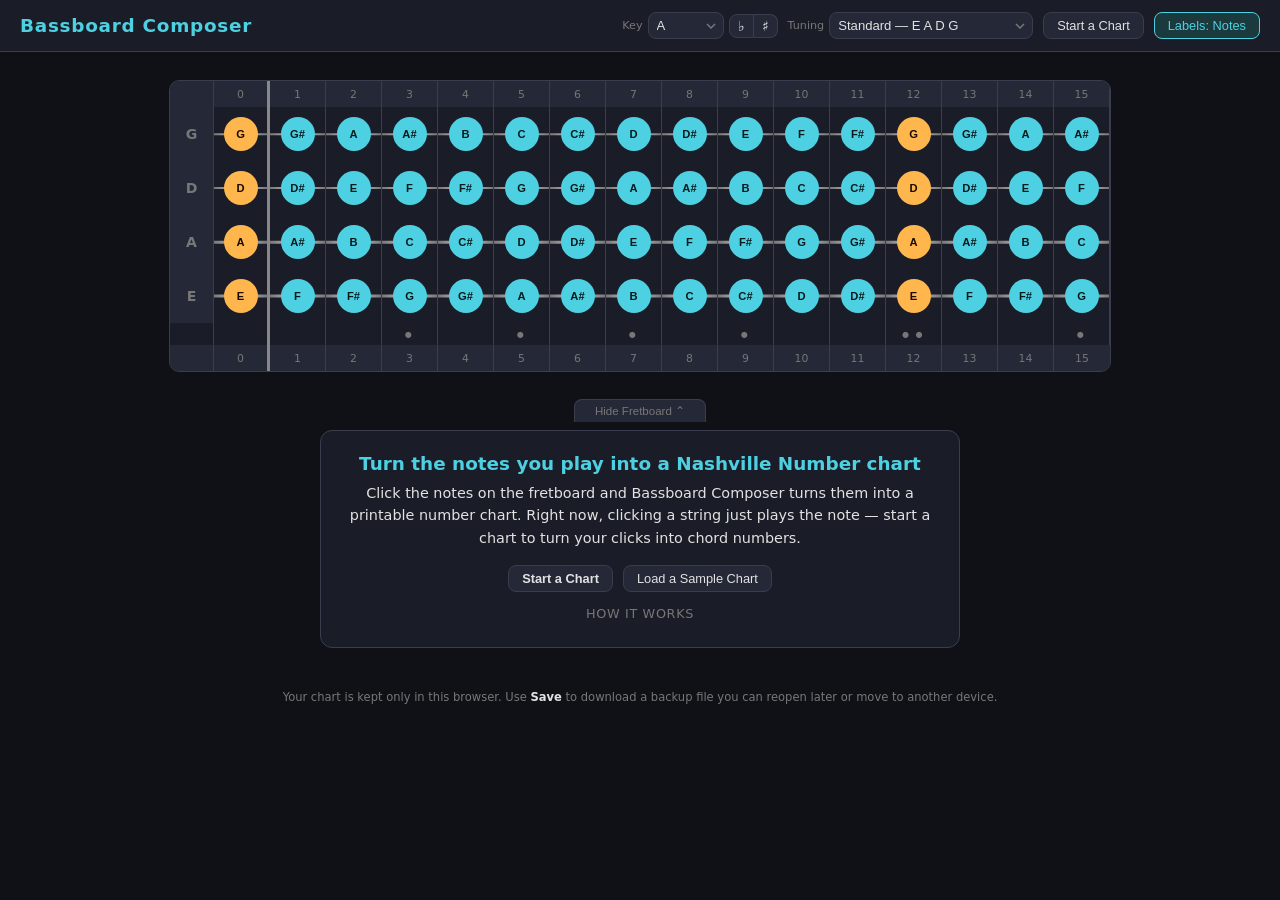
==== index.html @ 718c25bc "M6.7: independent, live-toggleable metronome Replaces the confusing Track/Metronome mode toggle with" ====
<!DOCTYPE html>
<html lang="en">
<head>
  <meta charset="UTF-8">
  <meta name="viewport" content="width=device-width, initial-scale=1.0">
  <title>Bassboard Composer</title>
  <link rel="stylesheet" href="styles.css">
</head>
<body class="label-notes">

<header>
  <div class="app-title">Bassboard Composer</div>
  <div class="header-controls">
    <div class="ctrl-group">
      <label class="ctrl-label" for="key-select">Key</label>
      <select class="ctrl-select" id="key-select">
        <option value="0">C</option>
        <option value="1">C# / D♭</option>
        <option value="2">D</option>
        <option value="3">E♭</option>
        <option value="4">E</option>
        <option value="5">F</option>
        <option value="6">F# / G♭</option>
        <option value="7">G</option>
        <option value="8">A♭</option>
        <option value="9" selected>A</option>
        <option value="10">B♭</option>
        <option value="11">B</option>
      </select>
      <div class="transpose-control" role="group" aria-label="Transpose key">
        <button class="btn xpose-btn" id="key-down-btn" title="Transpose down a half step" aria-label="Transpose down a half step">♭</button>
        <button class="btn xpose-btn" id="key-up-btn" title="Transpose up a half step" aria-label="Transpose up a half step">♯</button>
      </div>
    </div>
    <div class="ctrl-group">
      <label class="ctrl-label" for="tuning-select">Tuning</label>
      <select class="ctrl-select" id="tuning-select">
        <option value="standard">Standard — E A D G</option>
        <option value="dropD">Drop D — D A D G</option>
        <option value="halfDown">½ Step Down — E♭ A♭ D♭ G♭</option>
      </select>
    </div>
    <button class="btn" id="transcribe-btn">Start a Chart</button>
    <button class="btn active" id="label-btn">Labels: Notes</button>
  </div>
</header>

<main>
  <div class="fretboard" id="fretboard" role="group" aria-label="Bass guitar fretboard"></div>
</main>

<div class="board-toggle">
  <button class="board-toggle-btn" id="board-toggle-btn" aria-label="Collapse or expand the fretboard">Hide Fretboard ⌃</button>
</div>

<section class="intro-panel" id="intro-panel">
  <h2 class="intro-title">Turn the notes you play into a Nashville Number chart</h2>
  <p class="intro-sub">
    Click the notes on the fretboard and Bassboard Composer turns them into a printable
    number chart. Right now, clicking a string just plays the note — start a chart to turn
    your clicks into chord numbers.
  </p>
  <div class="intro-actions">
    <button class="btn intro-primary" id="intro-start-btn">Start a Chart</button>
    <button class="btn" id="intro-sample-btn">Load a Sample Chart</button>
  </div>
  <details class="intro-how">
    <summary>How it works</summary>
    <ol>
      <li>Set your <strong>key</strong>, <strong>meter</strong>, and <strong>tuning</strong> at the top.</li>
      <li>Click <strong>Start a Chart</strong>, then click fretboard notes — each one becomes a number.</li>
      <li>Drag on the beat grid to set how long a chord lasts; add quality (minor, 7th…), a slash note, or a measure note.</li>
      <li>Use the <strong>＋</strong> on a section (or <strong>＋ Add section</strong> at the bottom) to add sections like Verse and Chorus; click a section name to rename it.</li>
      <li>The <strong>File</strong> menu holds Save, Load, Copy, View Chart, and Clear. <strong>Save</strong> downloads a backup file; <strong>View Chart</strong> opens a printable page.</li>
    </ol>
  </details>
</section>

<section class="transcribe-panel hidden" id="transcribe-panel">
  <div class="panel-toolbar">
    <div class="toolbar-left">
      <div class="menu" id="file-menu">
        <button class="btn menu-btn" id="file-menu-btn" aria-haspopup="true" aria-expanded="false">File ▾</button>
        <div class="menu-list" id="file-menu-list" hidden role="menu">
          <button class="menu-item" id="save-btn" role="menuitem">&#8681; Save…</button>
          <button class="menu-item" id="load-btn" role="menuitem">&#8679; Load…</button>
          <button class="menu-item" id="copy-btn" role="menuitem">Copy Chart</button>
          <button class="menu-item" id="view-btn" role="menuitem">View Chart</button>
          <div class="menu-sep"></div>
          <button class="menu-item danger" id="clear-btn" role="menuitem">Clear chart</button>
        </div>
      </div>
      <button class="btn icon-btn" id="undo-btn" title="Undo (⌘Z)" aria-label="Undo">&#8630;</button>
      <button class="btn icon-btn" id="redo-btn" title="Redo (⌘⇧Z)" aria-label="Redo">&#8631;</button>
      <button class="btn icon-btn" id="repeat-bar-btn" title="Insert a repeat-measure symbol (%) — repeats the previous bar" aria-label="Insert repeat-measure symbol">%</button>
      <input type="file" id="load-input" accept=".json" style="display:none">
    </div>

    <div class="transport-group">
      <button class="btn" id="play-btn">&#9654; Play</button>
      <button class="btn" id="metro-btn" title="Toggle the metronome click (works on its own or during playback)">&#9834; Metronome</button>
      <div class="ctrl-group">
        <label class="ctrl-label" for="time-select">Time</label>
        <select class="ctrl-select" id="time-select">
          <option value="44">4/4</option>
          <option value="34">3/4</option>
          <option value="24">2/4</option>
          <option value="68">6/8</option>
        </select>
      </div>
      <div class="ctrl-group">
        <label class="ctrl-label" for="bpm-input">BPM</label>
        <input class="bpm-input" id="bpm-input" type="number" min="40" max="300" value="120">
      </div>
      <div class="ctrl-group">
        <label class="ctrl-label" for="speed-range">Speed</label>
        <input type="range" id="speed-range" min="25" max="150" value="100" step="5" class="speed-range">
        <span id="speed-label" class="speed-label">100%</span>
      </div>
    </div>

    <div class="toolbar-right">
      <input class="meta-input meta-narrow" id="song-title" type="text" placeholder="Song title…">
      <input class="meta-input meta-narrow" id="song-writer" type="text" placeholder="Writer (optional)">
    </div>
  </div>

  <div class="chart-display" id="chart-display">
    <div class="chart-empty">Click notes on the fretboard to start building your chart.</div>
  </div>

  <div class="entry-editor hidden" id="entry-editor">
    <div class="editor-symbol" id="editor-symbol"></div>
    <span class="edit-hint" id="edit-hint" style="display:none">← click fretboard to change</span>

    <div class="beat-grid-group">
      <span class="editor-label">Duration — click or drag to set</span>
      <div class="beat-grid" id="beat-grid"></div>
      <span class="beat-value-label" id="beat-value-label"></span>
    </div>

    <div class="editor-group">
      <span class="editor-label">Quality</span>
      <div class="btn-row" id="qual-btns"></div>
    </div>

    <div class="slash-group">
      <span class="editor-label">/ </span>
      <input class="slash-input" id="slash-input" type="text" maxlength="3" placeholder="—"
             title="Slash bass note (e.g. 3, 5, b7)">
    </div>

    <div class="editor-group">
      <span class="editor-label">Measure note</span>
      <input class="measure-note-input" id="measure-note-input" type="text" placeholder="Drums only, Build…" maxlength="60">
    </div>

    <button class="btn" id="insert-after-btn" title="Insert a copy of this chord right after it">+ After</button>
    <button class="btn danger" id="delete-entry-btn">Delete</button>
    <button class="btn save-changes" id="save-changes-btn" style="display:none">Save Changes</button>
  </div>
</section>

<div class="status-toast" id="status-toast" role="status" aria-live="polite"></div>

<footer class="app-footer">
  Your chart is kept only in this browser. Use <strong>Save</strong> to download a backup file you can reopen later or move to another device.
</footer>

<script src="app.js"></script>
</body>
</html>
---- styles.css ----
@charset "utf-8";

    .btn:disabled,
    .btn:disabled:hover {
      opacity: 0.38;
      cursor: default;
      background: var(--surface2);
      border-color: var(--fret-line);
      color: var(--text);
    }

    .sec-move-btn {
      padding: 1px 7px;
      font-size: 0.8rem;
      line-height: 1.3;
      margin-left: 3px;
    }

    /* Selection: make the entry being edited unmistakable */
    .entry-token.selected {
      box-shadow: 0 0 0 2px rgba(77, 208, 225, 0.45);
    }

    .app-footer {
      font-size: 0.72rem;
      color: var(--text-dim);
      text-align: center;
      padding: 14px 20px 24px;
    }
    .app-footer strong { color: var(--text); font-weight: 600; }

    /* ── Section header: name left, equal-size controls right, bordered ── */
    .section-header {
      display: flex;
      align-items: center;
      justify-content: space-between;
      gap: 8px;
      border: 1px solid var(--fret-line);
      border-radius: 8px;
      padding: 4px 6px 4px 10px;
      margin-bottom: 8px;
    }
    .section-header .section-name-input { flex: 1; min-width: 0; }
    .section-controls { display: flex; gap: 4px; flex-shrink: 0; }
    .sec-btn {
      width: 30px; height: 30px; padding: 0; flex-shrink: 0;
      display: inline-flex; align-items: center; justify-content: center;
      font-size: 0.9rem; line-height: 1;
      background: var(--surface2); color: var(--text);
      border: 1px solid var(--fret-line); border-radius: 6px; cursor: pointer;
      transition: background 0.12s, border-color 0.12s, color 0.12s;
    }
    .sec-btn:hover { background: #2d3148; border-color: var(--accent); }
    .sec-btn.active { background: #1b3a3e; border-color: var(--accent); color: var(--accent); }
    .sec-btn:disabled { opacity: 0.35; cursor: default; background: var(--surface2); border-color: var(--fret-line); }
    .sec-btn.sec-del:hover { background: #3a1515; border-color: #ff7070; color: #ff7070; }

    /* Center the chart at the fretboard width; the toolbar spans full width */
    .chart-display { max-width: var(--board-w, 100%); margin-left: auto; margin-right: auto; }

    /* ── Collapsible fretboard ────────────────────────── */
    .board-toggle { text-align: center; padding: 0; margin-top: -1px; }
    .board-toggle-btn {
      background: var(--surface2); color: var(--text-dim);
      border: 1px solid var(--fret-line); border-bottom: none;
      border-radius: 8px 8px 0 0;
      padding: 4px 20px; font-size: 0.72rem; cursor: pointer;
    }
    .board-toggle-btn:hover { color: var(--text); border-color: var(--accent); }
    body.board-collapsed main { display: none; }

    /* ── Full-width toolbar: File/edit left · transport center · title/writer right ── */
    .panel-toolbar {
      display: flex; align-items: center; justify-content: space-between;
      gap: 12px 16px; flex-wrap: wrap; margin-bottom: 14px;
    }
    .toolbar-left { display: flex; align-items: center; gap: 6px; flex: 0 0 auto; }
    .toolbar-right { display: flex; align-items: center; gap: 8px; flex: 0 0 auto; }
    .meta-narrow { width: 190px; flex: 0 1 190px; }
    .icon-btn { min-width: 34px; text-align: center; font-size: 0.95rem; padding: 5px 10px; }

    /* File dropdown */
    .menu { position: relative; }
    .menu-list {
      position: absolute; left: 0; top: calc(100% + 4px); z-index: 40;
      background: var(--surface2); border: 1px solid var(--fret-line); border-radius: 8px;
      box-shadow: 0 6px 20px rgba(0,0,0,0.45); padding: 5px; min-width: 175px;
      display: flex; flex-direction: column; gap: 2px;
    }
    .menu-list[hidden] { display: none; }
    .menu-item {
      background: transparent; border: none; color: var(--text); text-align: left;
      padding: 8px 12px; border-radius: 6px; font-size: 0.85rem; cursor: pointer;
    }
    .menu-item:hover { background: #2d3148; }
    .menu-item.danger { color: #ff7070; }
    .menu-item.danger:hover { background: #3a1515; }
    .menu-sep { height: 1px; background: var(--fret-line); margin: 4px 2px; }

    /* Transport group (Time / Play / Metro / BPM / Speed) — sits in the middle of the toolbar */
    .transport-group {
      display: flex; align-items: center; gap: 12px; flex-wrap: wrap;
      border: 1px solid var(--fret-line); border-radius: 10px; padding: 7px 14px;
      flex: 0 1 auto;
    }

    /* Merged transpose control (♭ / ♯) to the right of the Key selector */
    .transpose-control { display: inline-flex; }
    .transpose-control .xpose-btn { border-radius: 0; }
    .transpose-control .xpose-btn:first-child { border-radius: 8px 0 0 8px; }
    .transpose-control .xpose-btn:last-child  { border-radius: 0 8px 8px 0; border-left: none; }

    /* Add-section affordances */
    .add-section-row { text-align: center; margin: 10px auto 4px; max-width: var(--board-w, 100%); }
    .add-section-btn {
      background: var(--surface2); color: var(--text-dim);
      border: 1px dashed var(--fret-line); border-radius: 8px;
      padding: 7px 18px; font-size: 0.8rem; cursor: pointer;
    }
    .add-section-btn:hover { color: var(--accent); border-color: var(--accent); }
    .sec-empty-hint { color: var(--text-dim); font-size: 0.82rem; font-style: italic; padding: 4px 2px 2px; }

    /* ── First-run intro ──────────────────────────────── */
    .intro-panel {
      max-width: 640px;
      margin: 8px auto 28px;
      padding: 22px 26px 26px;
      background: var(--surface);
      border: 1px solid var(--fret-line);
      border-radius: 12px;
      text-align: center;
    }
    .intro-panel.hidden { display: none; }
    .intro-title { font-size: 1.15rem; color: var(--accent); margin-bottom: 8px; }
    .intro-sub { font-size: 0.9rem; color: var(--text); line-height: 1.55; margin-bottom: 16px; }
    .intro-actions { display: flex; gap: 10px; justify-content: center; flex-wrap: wrap; margin-bottom: 6px; }
    .intro-primary {
      background: #1b3a3e; border-color: var(--accent); color: var(--accent); font-weight: 600;
    }
    .intro-primary:hover { background: #22484d; }
    .intro-how { margin-top: 14px; text-align: left; }
    .intro-how summary {
      font-size: 0.8rem; color: var(--text-dim); cursor: pointer; text-align: center;
      list-style: none; text-transform: uppercase; letter-spacing: 0.05em;
    }
    .intro-how summary:hover { color: var(--text); }
    .intro-how ol { margin: 12px 0 0; padding-left: 22px; }
    .intro-how li { font-size: 0.85rem; color: var(--text); line-height: 1.5; margin-bottom: 7px; }
    .intro-how strong { color: var(--accent); font-weight: 600; }

    /* ── Status toast ─────────────────────────────────── */
    .status-toast {
      position: fixed;
      bottom: 20px; left: 50%; transform: translateX(-50%) translateY(12px);
      background: var(--surface2); color: var(--text);
      border: 1px solid var(--accent);
      padding: 9px 18px; border-radius: 22px; font-size: 0.85rem;
      box-shadow: 0 4px 18px rgba(0,0,0,0.4);
      opacity: 0; pointer-events: none;
      transition: opacity 0.2s, transform 0.2s;
      z-index: 50;
    }
    .status-toast.show { opacity: 1; transform: translateX(-50%) translateY(0); }

    /* ── Section name (touch-reliable input, replaces contentEditable) ── */
    .section-name-input {
      background: transparent;
      border: none;
      border-bottom: 1px solid transparent;
      color: var(--text-dim);
      font-size: 0.72rem;
      font-weight: 700;
      text-transform: uppercase;
      letter-spacing: 0.1em;
      padding: 2px 2px 3px;
      outline: none;
      min-width: 90px;
      max-width: 240px;
    }
    .section-name-input::placeholder { color: #555; }
    .section-name-input:hover { border-bottom-color: var(--fret-line); }
    .section-name-input:focus { border-bottom-color: var(--accent); color: var(--text); }

    /* ── Keyboard focus visibility ────────────────────── */
    .btn:focus-visible,
    .ctrl-select:focus-visible,
    .entry-token:focus-visible,
    .micro-btn:focus-visible,
    input:focus-visible,
    summary:focus-visible {
      outline: 2px solid var(--accent);
      outline-offset: 2px;
    }

    :root {
      --bg:        #0f1117;
      --surface:   #1a1d27;
      --surface2:  #252836;
      --accent:    #4dd0e1;
      --orange:    #ffb74d;
      --text:      #e2e2e2;
      --text-dim:  #777;
      --fret-line: #3a3d4d;
      --nut-line:  #888;
      --fw: 56px;
      --fh: 54px;
      --dot: 34px;
    }

    *, *::before, *::after { box-sizing: border-box; margin: 0; padding: 0; }

    body {
      background: var(--bg);
      color: var(--text);
      font-family: system-ui, -apple-system, 'Segoe UI', sans-serif;
      min-height: 100vh;
      display: flex;
      flex-direction: column;
    }

    /* ── Header ───────────────────────────────────────── */
    header {
      display: flex;
      align-items: center;
      justify-content: space-between;
      padding: 12px 20px;
      background: var(--surface);
      border-bottom: 1px solid var(--fret-line);
      flex-wrap: wrap;
      gap: 10px;
    }

    .app-title {
      font-size: 1.15rem;
      font-weight: 700;
      color: var(--accent);
      letter-spacing: 0.04em;
      flex-shrink: 0;
    }

    .header-controls {
      display: flex;
      align-items: center;
      gap: 10px;
      flex-wrap: wrap;
    }

    .ctrl-group {
      display: flex;
      align-items: center;
      gap: 5px;
    }

    .ctrl-label {
      font-size: 0.7rem;
      color: var(--text-dim);
    }

    .ctrl-select {
      background: var(--surface2);
      color: var(--text);
      border: 1px solid var(--fret-line);
      padding: 5px 22px 5px 8px;
      border-radius: 8px;
      font-size: 0.82rem;
      cursor: pointer;
      outline: none;
      appearance: none;
      -webkit-appearance: none;
      background-image: url("data:image/svg+xml,%3Csvg xmlns='http://www.w3.org/2000/svg' width='10' height='6'%3E%3Cpath d='M1 1l4 4 4-4' stroke='%23777' stroke-width='1.5' fill='none'/%3E%3C/svg%3E");
      background-repeat: no-repeat;
      background-position: right 7px center;
    }

    .ctrl-select:hover { border-color: var(--accent); }

    .tuning-badge {
      font-size: 0.75rem;
      color: var(--text-dim);
      background: var(--surface2);
      padding: 4px 10px;
      border-radius: 20px;
      white-space: nowrap;
    }

    .btn {
      background: var(--surface2);
      color: var(--text);
      border: 1px solid var(--fret-line);
      padding: 5px 13px;
      border-radius: 8px;
      cursor: pointer;
      font-size: 0.8rem;
      transition: background 0.12s, border-color 0.12s, color 0.12s;
      white-space: nowrap;
    }

    .btn:hover { background: #2d3148; border-color: var(--accent); }

    .btn.active {
      background: #1b3a3e;
      border-color: var(--accent);
      color: var(--accent);
    }

    /* ── Main ─────────────────────────────────────────── */
    main {
      display: flex;
      align-items: center;
      justify-content: center;
      padding: 28px 20px;
      overflow-x: auto;
    }

    /* ── Fretboard grid ───────────────────────────────── */
    .fretboard {
      display: grid;
      grid-template-columns: 44px repeat(16, var(--fw));
      background: var(--surface);
      border: 1px solid var(--fret-line);
      border-radius: 10px;
      overflow: hidden;
      user-select: none;
    }

    .ruler-cell {
      display: flex;
      align-items: center;
      justify-content: center;
      height: 26px;
      font-size: 0.68rem;
      color: var(--text-dim);
      background: var(--surface2);
      border-right: 1px solid var(--fret-line);
    }

    .ruler-cell:last-child { border-right: none; }
    .ruler-cell.nut-col    { border-right: 3px solid var(--nut-line); }

    .string-label-cell {
      display: flex;
      align-items: center;
      justify-content: center;
      height: var(--fh);
      font-size: 0.88rem;
      font-weight: 700;
      color: var(--text-dim);
      background: var(--surface2);
      border-right: 1px solid var(--fret-line);
    }

    .fret-cell {
      position: relative;
      height: var(--fh);
      display: flex;
      align-items: center;
      justify-content: center;
      border-right: 1px solid var(--fret-line);
    }

    .fret-cell:last-child { border-right: none; }
    .fret-cell.nut-col    { border-right: 3px solid var(--nut-line); }

    .fret-cell::before {
      content: '';
      position: absolute;
      left: 0; right: 0;
      top: 50%;
      height: var(--sh, 2px);
      transform: translateY(-50%);
      background: linear-gradient(90deg, #777, #bbb 40%, #bbb 60%, #777);
      pointer-events: none;
      z-index: 0;
    }

    /* ── Note dots ────────────────────────────────────── */
    .note-dot {
      position: relative;
      z-index: 1;
      width: var(--dot);
      height: var(--dot);
      border-radius: 50%;
      border: none;
      background: var(--accent);
      color: #0a1a1c;
      font-size: 0.7rem;
      font-weight: 700;
      cursor: pointer;
      display: flex;
      align-items: center;
      justify-content: center;
      transition: transform 0.1s ease, box-shadow 0.15s ease;
      flex-shrink: 0;
      outline: none;
    }

    .note-dot:hover              { transform: scale(1.15); box-shadow: 0 0 14px var(--accent); }
    .note-dot:focus-visible      { box-shadow: 0 0 0 3px rgba(77,208,225,0.5); }
    .note-dot.root               { background: var(--orange); color: #1a0a00; }
    .note-dot.root:hover         { box-shadow: 0 0 14px var(--orange); }

    .note-dot.playing            { animation: pluck      0.35s ease-out forwards; }
    .note-dot.root.playing       { animation: pluck-root 0.35s ease-out forwards; }

    @keyframes pluck {
      0%   { transform: scale(1.3); box-shadow: 0 0 22px var(--accent); }
      100% { transform: scale(1);   box-shadow: none; }
    }
    @keyframes pluck-root {
      0%   { transform: scale(1.3); box-shadow: 0 0 22px var(--orange); }
      100% { transform: scale(1);   box-shadow: none; }
    }

    .note-dot .lbl { display: none; pointer-events: none; }

    body.label-notes .note-dot .lbl-note { display: block; }
    body.label-frets .note-dot .lbl-fret { display: block; }
    body.label-nns   .note-dot .lbl-nns  { display: block; }

    /* ── NNS dot coloring (transcribe mode) ───────────── */
    body.transcribe-active .note-dot              { background: var(--accent); color: #0a1a1c; }
    body.transcribe-active .note-dot.nns-root     { background: var(--orange); color: #1a0a00; }
    body.transcribe-active .note-dot.nns-out      { background: #3a3a4a; color: #666; }
    body.transcribe-active .note-dot.nns-out:hover { box-shadow: 0 0 10px #777; }

    /* ── Position markers ─────────────────────────────── */
    .marker-cell {
      height: 22px;
      display: flex;
      align-items: center;
      justify-content: center;
      background: var(--surface);
      border-right: 1px solid var(--fret-line);
      color: var(--text-dim);
      font-size: 0.5rem;
      letter-spacing: 2px;
    }

    .marker-cell:last-child { border-right: none; }
    .marker-cell.nut-col    { border-right: 3px solid var(--nut-line); }

    /* ── Transcribe panel ─────────────────────────────── */
    .transcribe-panel {
      background: var(--surface);
      border-top: 2px solid var(--fret-line);
      padding: 16px 20px 20px;
    }

    .transcribe-panel.hidden { display: none; }

    .panel-toolbar {
      display: flex;
      align-items: flex-start;
      gap: 14px;
      flex-wrap: wrap;
      margin-bottom: 14px;
    }

    .panel-meta {
      display: flex;
      flex-direction: column;
      gap: 6px;
      flex: 1;
      min-width: 200px;
    }

    .meta-input {
      background: var(--surface2);
      color: var(--text);
      border: 1px solid var(--fret-line);
      border-radius: 8px;
      padding: 5px 10px;
      font-size: 0.82rem;
      outline: none;
    }

    .meta-input:focus { border-color: var(--accent); }

    .panel-actions {
      display: flex;
      align-items: center;
      gap: 8px;
      flex-wrap: wrap;
    }

    .section-row {
      display: flex;
      align-items: center;
      gap: 8px;
    }

    .section-input {
      background: var(--surface2);
      color: var(--text);
      border: 1px solid var(--fret-line);
      border-radius: 8px;
      padding: 5px 10px;
      font-size: 0.82rem;
      width: 155px;
      outline: none;
    }

    .section-input:focus { border-color: var(--accent); }

    /* ── Chart display ────────────────────────────────── */
    .chart-display {
      min-height: 52px;
      padding: 4px 0 8px;
    }

    .chart-empty {
      color: var(--text-dim);
      font-size: 0.85rem;
      font-style: italic;
      padding: 10px 2px;
    }

    .section-block { margin-bottom: 14px; }

    .section-name-label {
      font-size: 0.72rem;
      font-weight: 700;
      color: var(--text-dim);
      text-transform: uppercase;
      letter-spacing: 0.1em;
      margin-bottom: 6px;
      border-bottom: 1px solid transparent;
      transition: border-color 0.15s;
      cursor: text;
      outline: none;
      display: inline-block;
      min-width: 60px;
    }
    .section-name-label:hover  { border-bottom-color: var(--fret-line); }
    .section-name-label:focus  { border-bottom-color: var(--accent); color: var(--text); }
    .section-name-label:empty::before { content: attr(data-placeholder); color: #444; }

    .bars-row {
      display: flex;
      align-items: center;
      flex-wrap: wrap;
      gap: 2px;
      row-gap: 6px;
    }

    .bar { display: flex; align-items: center; }

    .bar-sep {
      color: var(--text-dim);
      font-size: 1rem;
      padding: 0 5px;
      line-height: 1;
      user-select: none;
    }
    .bar-sep-btn {
      background: transparent;
      border: none;
      font: inherit;
      cursor: pointer;
      transition: color 0.15s;
    }
    .bar-sep-btn:hover { color: var(--accent); }
    .bar-sep.break-here { color: var(--orange); }
    .bar-sep.break-here::after {
      content: '↵';
      font-size: 0.55em;
      vertical-align: super;
      margin-left: 1px;
    }

    .entry-token {
      background: var(--surface2);
      color: var(--text);
      border: 1px solid var(--fret-line);
      border-radius: 6px;
      padding: 3px 7px;
      font-size: 0.82rem;
      font-weight: 600;
      cursor: pointer;
      transition: background 0.1s, border-color 0.1s;
      min-width: 26px;
      text-align: center;
      line-height: 1.5;
    }

    .entry-token:hover    { background: #2d3148; border-color: #666; }
    .entry-token.selected    { background: #1b3a3e; border-color: var(--accent); color: var(--accent); }
    .entry-token.playing-now { background: #1a2e1a; border-color: #66bb6a;     color: #66bb6a; box-shadow: 0 0 8px rgba(102,187,106,0.35); }
    .entry-token.subdivision { border-bottom: 2px solid currentColor; border-radius: 6px 6px 2px 2px; }

    .bpm-input {
      background: var(--surface2);
      color: var(--text);
      border: 1px solid var(--fret-line);
      border-radius: 8px;
      padding: 4px 6px;
      font-size: 0.82rem;
      width: 52px;
      text-align: center;
      outline: none;
      -moz-appearance: textfield;
      appearance: textfield;
    }
    .bpm-input::-webkit-inner-spin-button,
    .bpm-input::-webkit-outer-spin-button { -webkit-appearance: none; appearance: none; }
    .bpm-input:focus { border-color: var(--accent); }

    /* ── Entry editor ─────────────────────────────────── */
    .entry-editor {
      display: flex;
      align-items: center;
      flex-wrap: wrap;
      gap: 16px;
      padding: 12px 0 4px;
      border-top: 1px solid var(--fret-line);
      margin-top: 8px;
    }

    .entry-editor.hidden { display: none; }

    .editor-symbol {
      font-size: 1.35rem;
      font-weight: 700;
      color: var(--accent);
      min-width: 38px;
      text-align: center;
    }

    .editor-group {
      display: flex;
      align-items: center;
      gap: 6px;
    }

    .editor-label {
      font-size: 0.68rem;
      color: var(--text-dim);
      white-space: nowrap;
    }

    .btn-row { display: flex; gap: 3px; }

    .micro-btn {
      background: var(--surface2);
      color: var(--text);
      border: 1px solid var(--fret-line);
      padding: 3px 8px;
      border-radius: 6px;
      cursor: pointer;
      font-size: 0.73rem;
      font-weight: 600;
      transition: background 0.1s, border-color 0.1s;
      line-height: 1.4;
    }

    .micro-btn:hover { background: #2d3148; border-color: #666; }
    .micro-btn.sel   { background: #1b3a3e; border-color: var(--accent); color: var(--accent); }

    /* ── Beat grid ────────────────────────────────────── */
    .beat-grid-group {
      display: flex;
      flex-direction: column;
      gap: 5px;
    }

    .beat-grid {
      display: flex;
      gap: 3px;
      cursor: pointer;
      user-select: none;
      touch-action: none;
    }

    .beat-cell {
      min-width: 28px;
      max-width: 42px;
      flex: 1;
      height: 34px;
      border-radius: 6px;
      border: 1px solid var(--fret-line);
      display: flex;
      align-items: center;
      justify-content: center;
      font-size: 0.72rem;
      font-weight: 600;
      background: var(--surface2);
      color: var(--text-dim);
      transition: background 0.07s, border-color 0.07s, color 0.07s;
      pointer-events: none; /* grid handles all events */
    }

    .beat-cell.bc-mine {
      background: var(--accent);
      color: #0a1a1c;
      border-color: var(--accent);
    }

    .beat-cell.bc-free {
      background: var(--surface2);
      color: #555;
      border-color: var(--fret-line);
    }

    .beat-cell.bc-other {
      background: #1e2030;
      color: #3a3a4a;
      border-color: #2a2a38;
    }

    .beat-cell.bc-preview {
      background: rgba(77, 208, 225, 0.22);
      border-color: rgba(77, 208, 225, 0.5);
      color: var(--accent);
    }

    .beat-value-label {
      font-size: 0.7rem;
      color: var(--text-dim);
      font-style: italic;
      min-height: 1em;
    }

    /* ── Slash + other controls ───────────────────────── */
    .slash-group {
      display: flex;
      align-items: center;
      gap: 5px;
      font-size: 0.85rem;
      color: var(--text-dim);
    }

    .slash-input {
      background: var(--surface2);
      color: var(--text);
      border: 1px solid var(--fret-line);
      border-radius: 6px;
      padding: 3px 6px;
      font-size: 0.78rem;
      font-weight: 600;
      width: 42px;
      text-align: center;
      outline: none;
    }

    .slash-input:focus { border-color: var(--accent); }

    .measure-note-input {
      background: var(--surface2);
      color: var(--text);
      border: 1px solid var(--fret-line);
      border-radius: 6px;
      padding: 3px 8px;
      font-size: 0.78rem;
      width: 180px;
      outline: none;
    }
    .measure-note-input:focus { border-color: var(--accent); }

    .btn.danger       { color: #ff7070; border-color: #6a2a2a; }
    .btn.danger:hover { background: #3a1515; border-color: #ff7070; }
    .btn.save-changes       { color: var(--accent); border-color: #1a4a3e; }
    .btn.save-changes:hover { background: #1b3a3e; border-color: var(--accent); }

    .edit-hint {
      font-size: 0.68rem;
      color: var(--accent);
      opacity: 0.75;
      font-style: italic;
      white-space: nowrap;
    }

    .ref-details {
      margin-top: 14px;
      border-top: 1px solid var(--fret-line);
      padding-top: 10px;
    }
    .ref-details summary {
      font-size: 0.75rem;
      color: #888;
      cursor: pointer;
      user-select: none;
      letter-spacing: 0.05em;
      text-transform: uppercase;
    }
    .ref-details summary:hover { color: var(--text); }
    .ref-table {
      margin-top: 8px;
      width: 100%;
      border-collapse: collapse;
      font-size: 0.78rem;
    }
    .ref-table th {
      text-align: left;
      color: #888;
      font-weight: 600;
      padding: 3px 10px 3px 0;
      border-bottom: 1px solid var(--fret-line);
      font-size: 0.72rem;
      text-transform: uppercase;
      letter-spacing: 0.05em;
    }
    .ref-table td {
      padding: 4px 10px 4px 0;
      color: var(--text);
      border-bottom: 1px solid #1e2130;
    }
    .ref-table td:first-child {
      font-weight: 700;
      color: var(--accent);
      width: 52px;
    }
    .ref-diatonic { margin-top: 10px; }
    .ref-diatonic table {
      border-collapse: collapse;
      font-size: 0.78rem;
    }
    .ref-diatonic td {
      padding: 3px 12px 3px 0;
      color: var(--text);
    }
    .ref-diatonic td:first-child {
      font-weight: 700;
      color: var(--accent);
      width: 28px;
    }
    .ref-sub-label {
      font-size: 0.72rem;
      color: #888;
      text-transform: uppercase;
      letter-spacing: 0.05em;
      margin: 10px 0 4px;
    }

    /* ── Transpose / Speed controls ──────────────────── */
    .key-transpose { display:flex; align-items:center; gap:4px; }
    .xpose-btn { padding:3px 8px; font-size:0.9rem; }
    .speed-range { width:70px; accent-color:var(--accent); }
    .speed-label { font-size:0.75rem; color:var(--text-dim); min-width:3em; }

    /* ── Loop button ──────────────────────────────────── */
    .loop-btn { padding:2px 7px; font-size:0.85rem; }

    /* ── Responsive ───────────────────────────────────── */
    @media (max-width: 1060px) {
      :root { --fw: 46px; --fh: 50px; --dot: 30px; }
    }
    @media (max-width: 820px) {
      :root { --fw: 36px; --fh: 44px; --dot: 26px; }
      .note-dot { font-size: 0.62rem; }
    }
    @media (max-width: 620px) {
      :root { --fw: 28px; --fh: 40px; --dot: 22px; }
      .note-dot { font-size: 0.55rem; }
    }

    /* Touch devices: comfortable tap targets (Apple 44px guideline).
       Placed after the width queries above so it wins on touch screens. */
    @media (pointer: coarse) {
      :root { --fw: 54px; --fh: 54px; --dot: 44px; }
      .note-dot { font-size: 0.72rem; }
      .btn, .ctrl-select, .micro-btn, .sec-move-btn, .loop-btn, .xpose-btn {
        min-height: 42px;
        padding-top: 8px; padding-bottom: 8px;
      }
      .entry-token { min-height: 40px; padding: 8px 11px; }
      .beat-cell { height: 42px; }
      .section-name-input { font-size: 0.82rem; min-height: 36px; }
    }
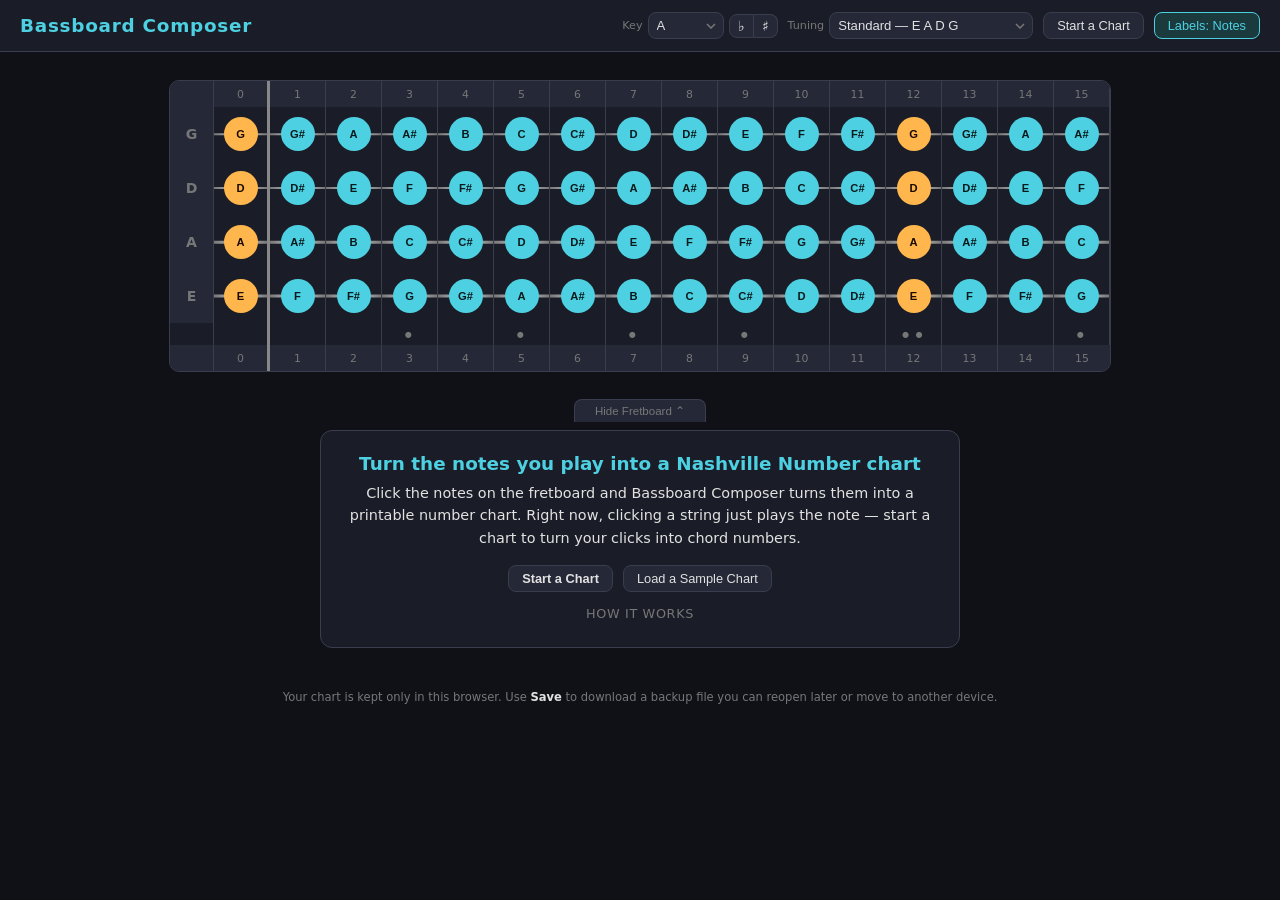
==== commit 39e995fe: "M7.1: insert rests and muted (dead) notes Two new entry types, inserted via toolbar buttons next to " ====
--- a/index.html
+++ b/index.html
@@ -93,12 +93,20 @@
       <button class="btn icon-btn" id="undo-btn" title="Undo (⌘Z)" aria-label="Undo">&#8630;</button>
       <button class="btn icon-btn" id="redo-btn" title="Redo (⌘⇧Z)" aria-label="Redo">&#8631;</button>
       <button class="btn icon-btn" id="repeat-bar-btn" title="Insert a repeat-measure symbol (%) — repeats the previous bar" aria-label="Insert repeat-measure symbol">%</button>
+      <button class="btn icon-btn" id="rest-btn" title="Insert a rest (silent)" aria-label="Insert a rest">R</button>
+      <button class="btn icon-btn" id="mute-btn" title="Insert a muted / dead note" aria-label="Insert a muted note">X</button>
       <input type="file" id="load-input" accept=".json" style="display:none">
     </div>
 
     <div class="transport-group">
-      <button class="btn" id="play-btn">&#9654; Play</button>
-      <button class="btn" id="metro-btn" title="Toggle the metronome click (works on its own or during playback)">&#9834; Metronome</button>
+      <button class="btn transport-icon" id="play-btn" title="Play" aria-label="Play">&#9654;</button>
+      <button class="btn transport-icon" id="metro-btn" title="Metronome — click on/off (works on its own or during playback)" aria-label="Metronome">
+        <svg viewBox="0 0 24 24" width="18" height="18" fill="none" stroke="currentColor" stroke-width="1.8" stroke-linecap="round" stroke-linejoin="round" aria-hidden="true">
+          <path d="M9 3.5 15 3.5 19.5 20.5 4.5 20.5 Z"/>
+          <line x1="12" y1="20.5" x2="16" y2="6.5"/>
+          <circle cx="15" cy="11" r="1.5" fill="currentColor" stroke="none"/>
+        </svg>
+      </button>
       <div class="ctrl-group">
         <label class="ctrl-label" for="time-select">Time</label>
         <select class="ctrl-select" id="time-select">
@@ -155,9 +163,11 @@
       <input class="measure-note-input" id="measure-note-input" type="text" placeholder="Drums only, Build…" maxlength="60">
     </div>
 
-    <button class="btn" id="insert-after-btn" title="Insert a copy of this chord right after it">+ After</button>
-    <button class="btn danger" id="delete-entry-btn">Delete</button>
-    <button class="btn save-changes" id="save-changes-btn" style="display:none">Save Changes</button>
+    <button class="btn editor-icon-btn" id="insert-after-btn" title="Insert a copy of this chord after it" aria-label="Insert a copy of this chord after it">
+      <svg viewBox="0 0 24 24" width="16" height="16" fill="none" stroke="currentColor" stroke-width="1.8" stroke-linecap="round" stroke-linejoin="round" aria-hidden="true"><rect x="8" y="8" width="12" height="12" rx="2"/><path d="M4 16 V4 a2 2 0 0 1 2-2 h10"/></svg>
+    </button>
+    <button class="btn editor-icon-btn danger" id="delete-entry-btn" title="Delete this chord" aria-label="Delete this chord">&#10005;</button>
+    <button class="btn editor-icon-btn save-changes" id="save-changes-btn" title="Done editing" aria-label="Done editing" style="display:none">&#10003;</button>
   </div>
 </section>
 
--- a/styles.css
+++ b/styles.css
@@ -103,6 +103,13 @@
       border: 1px solid var(--fret-line); border-radius: 10px; padding: 7px 14px;
       flex: 0 1 auto;
     }
+
+    /* Icon-only transport buttons (Play / Metronome) */
+    .transport-icon {
+      display: inline-flex; align-items: center; justify-content: center;
+      min-width: 42px; height: 34px; padding: 4px 10px; font-size: 1rem; line-height: 1;
+    }
+    .transport-icon svg { display: block; }
 
     /* Merged transpose control (♭ / ♯) to the right of the Key selector */
     .transpose-control { display: inline-flex; }
@@ -158,7 +165,7 @@
       box-shadow: 0 4px 18px rgba(0,0,0,0.4);
       opacity: 0; pointer-events: none;
       transition: opacity 0.2s, transform 0.2s;
-      z-index: 50;
+      z-index: 70;
     }
     .status-toast.show { opacity: 1; transform: translateX(-50%) translateY(0); }
 
@@ -607,13 +614,17 @@
 
     /* ── Entry editor ─────────────────────────────────── */
     .entry-editor {
+      position: fixed;
+      left: 0; right: 0; bottom: 0;
+      z-index: 60;
       display: flex;
       align-items: center;
       flex-wrap: wrap;
       gap: 16px;
-      padding: 12px 0 4px;
-      border-top: 1px solid var(--fret-line);
-      margin-top: 8px;
+      padding: 12px 20px;
+      background: var(--surface);
+      border-top: 2px solid var(--accent);
+      box-shadow: 0 -6px 22px rgba(0,0,0,0.45);
     }
 
     .entry-editor.hidden { display: none; }
@@ -672,8 +683,8 @@
     }
 
     .beat-cell {
-      min-width: 28px;
-      max-width: 42px;
+      min-width: 16px;
+      max-width: 40px;
       flex: 1;
       height: 34px;
       border-radius: 6px;
@@ -751,15 +762,26 @@
       border-radius: 6px;
       padding: 3px 8px;
       font-size: 0.78rem;
-      width: 180px;
+      width: 130px;
       outline: none;
     }
     .measure-note-input:focus { border-color: var(--accent); }
 
     .btn.danger       { color: #ff7070; border-color: #6a2a2a; }
     .btn.danger:hover { background: #3a1515; border-color: #ff7070; }
-    .btn.save-changes       { color: var(--accent); border-color: #1a4a3e; }
-    .btn.save-changes:hover { background: #1b3a3e; border-color: var(--accent); }
+    /* green "done editing" check */
+    .btn.save-changes       { color: #66bb6a; border-color: #2e5a3a; }
+    .btn.save-changes:hover { background: #16301b; border-color: #66bb6a; }
+
+    /* Compact icon buttons in the entry editor (copy / delete / done) */
+    .editor-icon-btn {
+      display: inline-flex; align-items: center; justify-content: center;
+      min-width: 38px; padding: 6px 10px; font-size: 1rem; line-height: 1;
+    }
+    .editor-icon-btn svg { display: block; }
+
+    /* Beat-grid: subtle divider at each beat boundary in the sixteenth grid */
+    .beat-cell.beat-start { border-left: 2px solid #4a4d5d; }
 
     .edit-hint {
       font-size: 0.68rem;
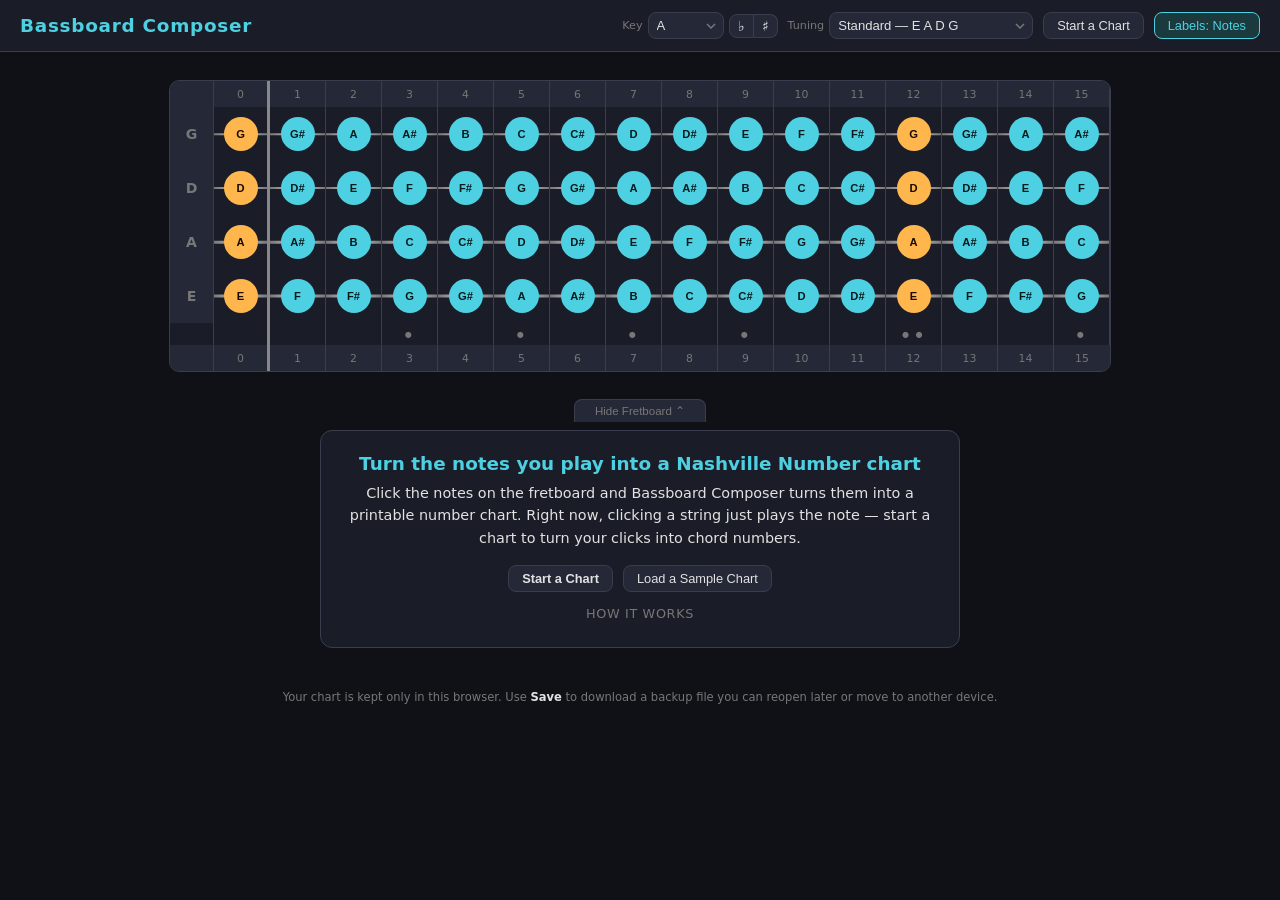
==== commit c30b92c2: "M7.2: 3-way transport picker (Play / Play+Metronome / Metronome) Replaces the separate Play and Metr" ====
--- a/index.html
+++ b/index.html
@@ -99,14 +99,20 @@
     </div>
 
     <div class="transport-group">
-      <button class="btn transport-icon" id="play-btn" title="Play" aria-label="Play">&#9654;</button>
-      <button class="btn transport-icon" id="metro-btn" title="Metronome — click on/off (works on its own or during playback)" aria-label="Metronome">
-        <svg viewBox="0 0 24 24" width="18" height="18" fill="none" stroke="currentColor" stroke-width="1.8" stroke-linecap="round" stroke-linejoin="round" aria-hidden="true">
-          <path d="M9 3.5 15 3.5 19.5 20.5 4.5 20.5 Z"/>
-          <line x1="12" y1="20.5" x2="16" y2="6.5"/>
-          <circle cx="15" cy="11" r="1.5" fill="currentColor" stroke="none"/>
-        </svg>
-      </button>
+      <div class="transport-picker" role="group" aria-label="Playback mode">
+        <button class="btn transport-seg" id="tp-play" title="Play the chart (tap again to stop)" aria-label="Play the chart">&#9654;</button>
+        <button class="btn transport-seg" id="tp-playmetro" title="Play the chart with the metronome (tap again to stop)" aria-label="Play with metronome">
+          <span class="tp-play-glyph">&#9654;</span>
+          <svg viewBox="0 0 24 24" width="15" height="15" fill="none" stroke="currentColor" stroke-width="1.8" stroke-linecap="round" stroke-linejoin="round" aria-hidden="true">
+            <path d="M9 3.5 15 3.5 19.5 20.5 4.5 20.5 Z"/><line x1="12" y1="20.5" x2="16" y2="6.5"/><circle cx="15" cy="11" r="1.5" fill="currentColor" stroke="none"/>
+          </svg>
+        </button>
+        <button class="btn transport-seg" id="tp-metro" title="Metronome only (tap again to stop)" aria-label="Metronome only">
+          <svg viewBox="0 0 24 24" width="18" height="18" fill="none" stroke="currentColor" stroke-width="1.8" stroke-linecap="round" stroke-linejoin="round" aria-hidden="true">
+            <path d="M9 3.5 15 3.5 19.5 20.5 4.5 20.5 Z"/><line x1="12" y1="20.5" x2="16" y2="6.5"/><circle cx="15" cy="11" r="1.5" fill="currentColor" stroke="none"/>
+          </svg>
+        </button>
+      </div>
       <div class="ctrl-group">
         <label class="ctrl-label" for="time-select">Time</label>
         <select class="ctrl-select" id="time-select">
--- a/styles.css
+++ b/styles.css
@@ -104,12 +104,19 @@
       flex: 0 1 auto;
     }
 
-    /* Icon-only transport buttons (Play / Metronome) */
-    .transport-icon {
-      display: inline-flex; align-items: center; justify-content: center;
-      min-width: 42px; height: 34px; padding: 4px 10px; font-size: 1rem; line-height: 1;
-    }
-    .transport-icon svg { display: block; }
+    /* 3-way transport picker: Play · Play+Metronome · Metronome */
+    .transport-picker { display: inline-flex; }
+    .transport-seg {
+      display: inline-flex; align-items: center; justify-content: center; gap: 3px;
+      min-width: 46px; height: 34px; padding: 4px 10px; font-size: 1rem; line-height: 1;
+      border-radius: 0;
+    }
+    .transport-seg:first-child { border-radius: 8px 0 0 8px; }
+    .transport-seg:last-child  { border-radius: 0 8px 8px 0; border-left: none; }
+    .transport-seg:not(:first-child):not(:last-child) { border-left: none; }
+    .transport-seg.active { background: #1b3a3e; border-color: var(--accent); color: var(--accent); }
+    .transport-seg svg { display: block; }
+    .tp-play-glyph { font-size: 0.82rem; }
 
     /* Merged transpose control (♭ / ♯) to the right of the Key selector */
     .transpose-control { display: inline-flex; }
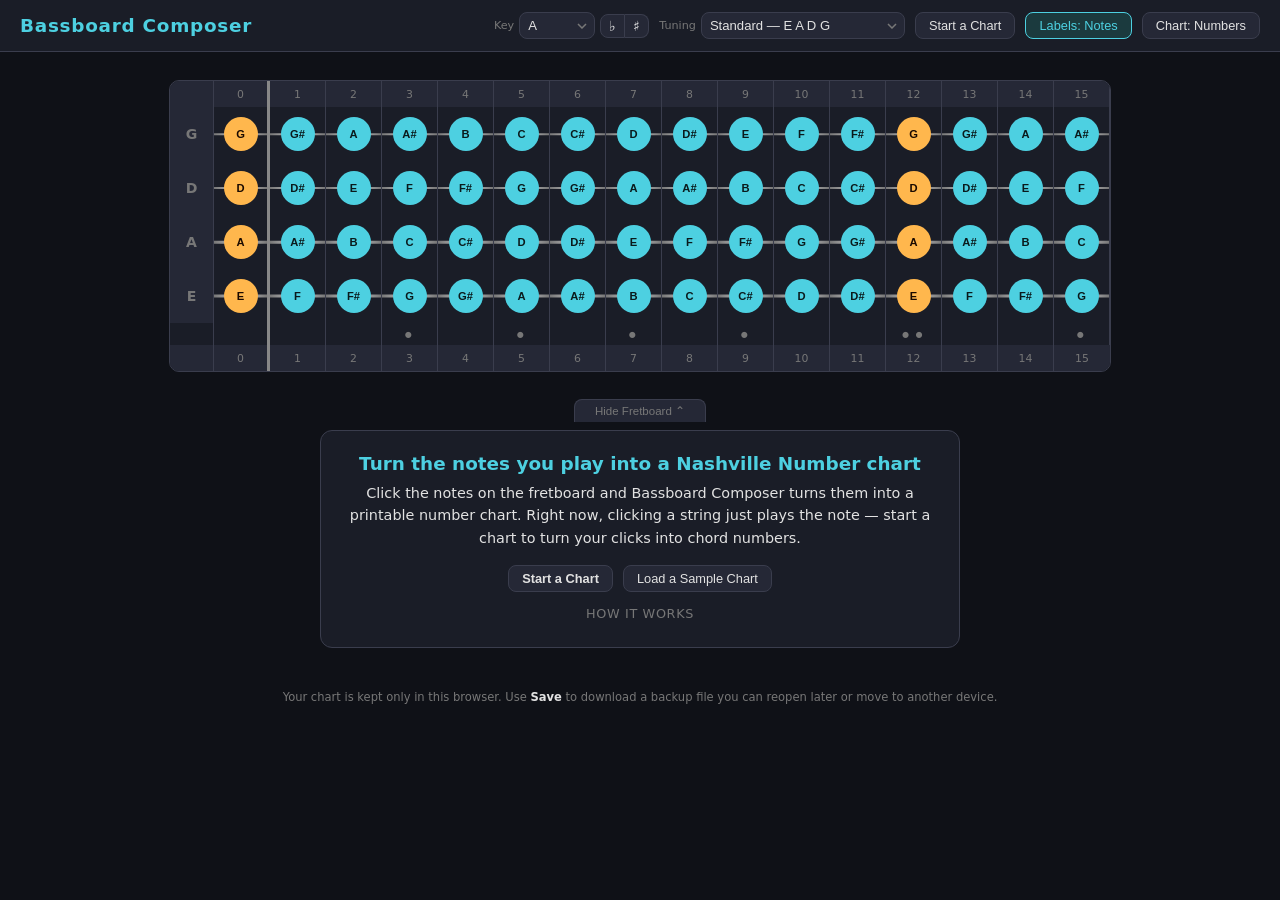
==== commit fbecbf67: "M7.3: letter-chord toggle (Nashville numbers <-> chord letters) Adds a "Chart: Numbers/Letters" togg" ====
--- a/index.html
+++ b/index.html
@@ -42,6 +42,7 @@
     </div>
     <button class="btn" id="transcribe-btn">Start a Chart</button>
     <button class="btn active" id="label-btn">Labels: Notes</button>
+    <button class="btn" id="chart-mode-btn" title="Show the chart as Nashville numbers or chord letters">Chart: Numbers</button>
   </div>
 </header>
 
--- a/styles.css
+++ b/styles.css
@@ -109,11 +109,15 @@
     .transport-seg {
       display: inline-flex; align-items: center; justify-content: center; gap: 3px;
       min-width: 46px; height: 34px; padding: 4px 10px; font-size: 1rem; line-height: 1;
-      border-radius: 0;
-    }
-    .transport-seg:first-child { border-radius: 8px 0 0 8px; }
-    .transport-seg:last-child  { border-radius: 0 8px 8px 0; border-left: none; }
-    .transport-seg:not(:first-child):not(:last-child) { border-left: none; }
+      border-radius: 0; position: relative; margin-left: -1px;   /* overlap shared borders by 1px */
+    }
+    .transport-seg:first-child { border-radius: 8px 0 0 8px; margin-left: 0; }
+    .transport-seg:last-child  { border-radius: 0 8px 8px 0; }
+    .transport-seg:not(:first-child):not(:last-child) { border-radius: 0; }
+    /* Raise the hovered/active/focused segment so all four of its borders show */
+    .transport-seg:hover,
+    .transport-seg:focus-visible,
+    .transport-seg.active { z-index: 1; }
     .transport-seg.active { background: #1b3a3e; border-color: var(--accent); color: var(--accent); }
     .transport-seg svg { display: block; }
     .tp-play-glyph { font-size: 0.82rem; }
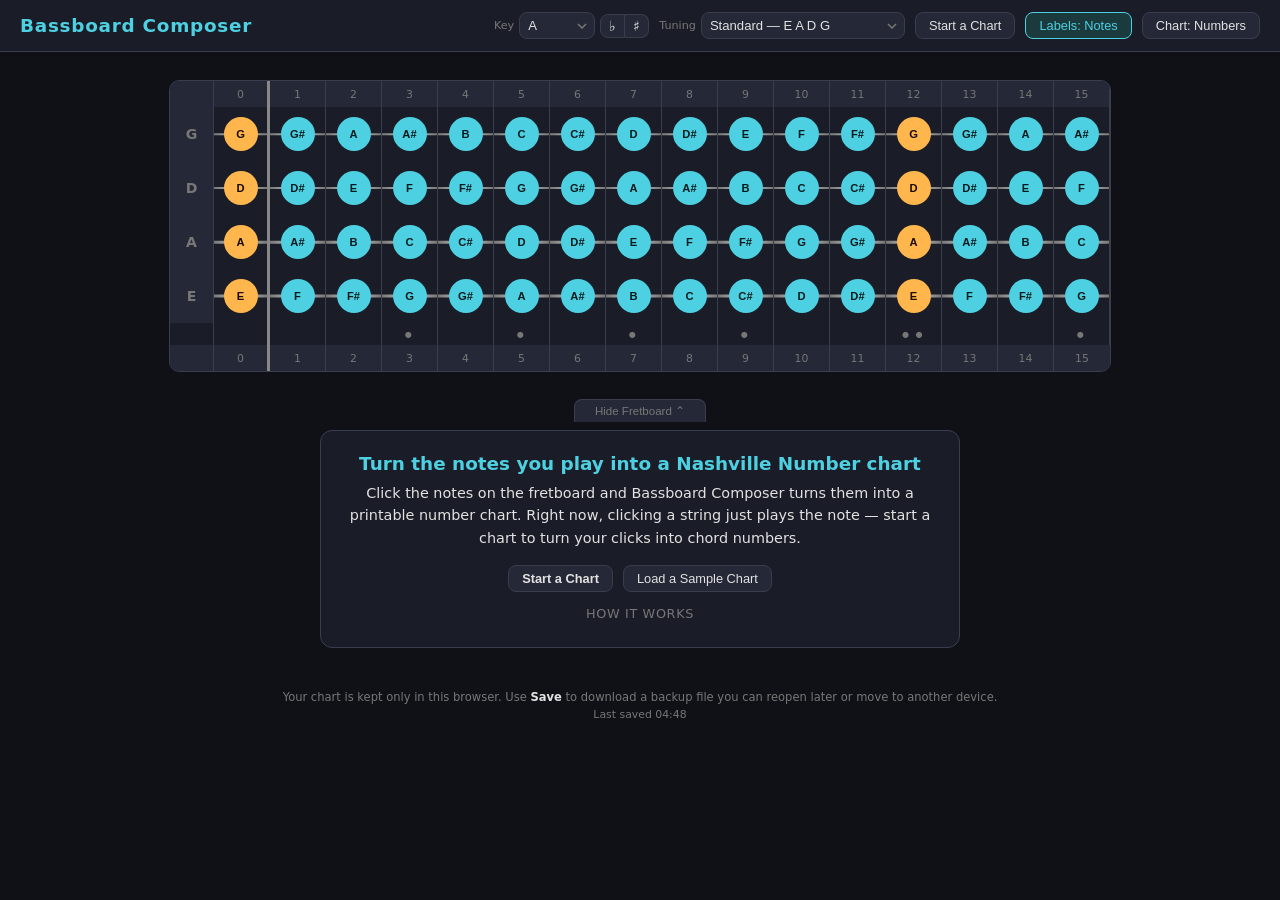
==== commit d6786a1c: "M7: trust & correctness (pre-invite launch conditions) From the 2026-07-21 evaluation and the 2026-0" ====
--- a/index.html
+++ b/index.html
@@ -69,10 +69,11 @@
     <summary>How it works</summary>
     <ol>
       <li>Set your <strong>key</strong>, <strong>meter</strong>, and <strong>tuning</strong> at the top.</li>
-      <li>Click <strong>Start a Chart</strong>, then click fretboard notes — each one becomes a number.</li>
-      <li>Drag on the beat grid to set how long a chord lasts; add quality (minor, 7th…), a slash note, or a measure note.</li>
+      <li>Click <strong>Start a Chart</strong>, then click fretboard notes — each one becomes a number. A note fills the rest of its bar; <strong>shift-click</strong> adds just one beat.</li>
+      <li>Fine-tune length by dragging on the beat grid; add quality (minor, 7th…), a slash note, or a measure note.</li>
       <li>Use the <strong>＋</strong> on a section (or <strong>＋ Add section</strong> at the bottom) to add sections like Verse and Chorus; click a section name to rename it.</li>
       <li>The <strong>File</strong> menu holds Save, Load, Copy, View Chart, and Clear. <strong>Save</strong> downloads a backup file; <strong>View Chart</strong> opens a printable page.</li>
+      <li><strong>Chart: Letters</strong> shows chord names instead of numbers. Spellings are kept simple (e.g. a flat 7 reads as B in D♭, not C♭ — no double-sharps or -flats).</li>
     </ol>
   </details>
 </section>
@@ -181,7 +182,8 @@
 <div class="status-toast" id="status-toast" role="status" aria-live="polite"></div>
 
 <footer class="app-footer">
-  Your chart is kept only in this browser. Use <strong>Save</strong> to download a backup file you can reopen later or move to another device.
+  <div>Your chart is kept only in this browser. Use <strong>Save</strong> to download a backup file you can reopen later or move to another device.</div>
+  <div class="saved-status" id="saved-status"></div>
 </footer>
 
 <script src="app.js"></script>
--- a/styles.css
+++ b/styles.css
@@ -28,6 +28,8 @@
       padding: 14px 20px 24px;
     }
     .app-footer strong { color: var(--text); font-weight: 600; }
+    .saved-status { margin-top: 4px; font-size: 0.68rem; color: var(--text-dim); }
+    .saved-status.warn { color: #ffb74d; }
 
     /* ── Section header: name left, equal-size controls right, bordered ── */
     .section-header {
